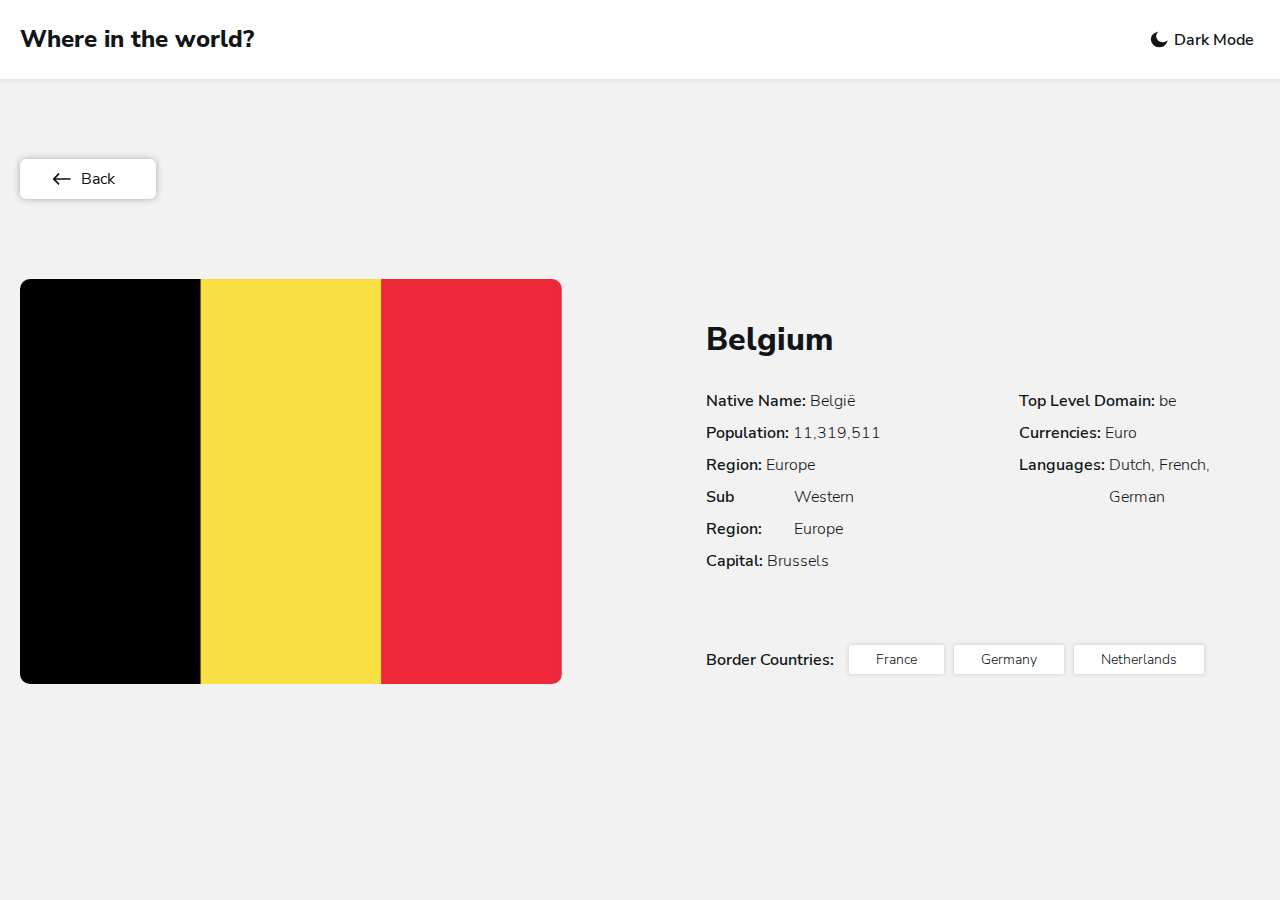
==== detail.html @ a0d831a6 "add site" ====
<!DOCTYPE html>
<html lang="en">
<head>
    <meta charset="UTF-8">
    <meta http-equiv="X-UA-Compatible" content="IE=edge">
    <meta name="viewport" content="width=device-width, initial-scale=1.0">
    <title>Countries | Detail </title>
    <link rel="stylesheet" href="css/normalize.css">
    <link rel="stylesheet" href="css/styles.css">
</head>
<body class="page-detail">
    <header class="site-header">
        <div class="container site-header__wrapper">
            <h1 class="site-header__heading">Where in the world?</h1>
            <div class="svg-btn-wrapper">
                <svg width="18" height="17" fill="none" xmlns="http://www.w3.org/2000/svg"><path fill-rule="evenodd" clip-rule="evenodd" d="M12.553 11.815c-3.884 0-7.034-2.887-7.034-6.447 0-1.343.448-2.586 1.212-3.618C3.691 2.695 1.5 5.331 1.5 8.438c0 3.9 3.45 7.062 7.704 7.062 3.389 0 6.266-2.007 7.296-4.796a7.458 7.458 0 0 1-3.947 1.111Z" fill="currentColor" stroke="#111517" stroke-width="1.25"/></svg>
                <div class="btn-wrapper">
                    <button class="btn-mode" type="button">
                        Dark Mode
                    </button>
                </div>
            </div>
        </div>
    </header>
    <main class="container main-content main-content-page-detail">
        <a class="btn-back" href="/index.html">
            <svg width="19" height="12" xmlns="http://www.w3.org/2000/svg" fill="none"><path fill-rule="evenodd" clip-rule="evenodd" d="m6.464.107 1.179 1.179-3.89 3.889h14.85v1.65H3.753l3.89 3.889-1.179 1.179L.572 6 6.464.107Z" fill="currentColor"/></svg>
            Back
        </a>
        <section class="countries-detail-wrapper">
            <img src="/img/flag-belgium.jpg" alt="flag-belgium" class="countries-detail__img" width="560" height="401" srcset="/img/flag-belgium.jpg 1x, /img/flag-belgium@2x.jpg 2x">
            <div class="countries-detail__info-wrapper">
                <h2 class="countries-detail__title">Belgium</h2>
                <div class="countries-detail__dl-wrapper">
                    <dl class="flag-card__dl countries-detail__dl">
                        <div class="flag-card__dl-item countries-detail__dl-item">
                            <dt class="flag-card__dt countries-detail__dt">Native Name:</dt>
                            <dd class="flag-card__dd countries-detail__dd">België</dd>
                        </div>
                        <div class="flag-card__dl-item countries-detail__dl-item">
                            <dt class="flag-card__dt countries-detail__dt">Population:</dt>
                            <dd class="flag-card__dd countries-detail__dd">11,319,511</dd>
                        </div>
                        <div class="flag-card__dl-item countries-detail__dl-item">
                            <dt class="flag-card__dt countries-detail__dt">Region:</dt>
                            <dd class="flag-card__dd countries-detail__dd">Europe</dd>
                        </div>
                        <div class="flag-card__dl-item countries-detail__dl-item">
                            <dt class="flag-card__dt countries-detail__dt">Sub Region:</dt>
                            <dd class="flag-card__dd countries-detail__dd">Western Europe</dd>
                        </div>
                        <div class="flag-card__dl-item countries-detail__dl-item">
                            <dt class="flag-card__dt countries-detail__dt">Capital:</dt>
                            <dd class="flag-card__dd countries-detail__dd">Brussels</dd>
                        </div>
                    </dl>
                    <dl class="flag-card__dl">
                        <div class="flag-card__dl-item countries-detail__dl-item">
                            <dt class="flag-card__dt countries-detail__dt">Top  Level Domain:</dt>
                            <dd class="flag-card__dd countries-detail__dd">be</dd>
                        </div>
                        <div class="flag-card__dl-item countries-detail__dl-item">
                            <dt class="flag-card__dt countries-detail__dt">Currencies:</dt>
                            <dd class="flag-card__dd countries-detail__dd">Euro</dd>
                        </div>
                        <div class="flag-card__dl-item countries-detail__dl-item">
                            <dt class="flag-card__dt countries-detail__dt">Languages:</dt>
                            <dd class="flag-card__dd countries-detail__dd">Dutch, French, German</dd>
                        </div>
                    </dl>
                </div>
                <div class="border-countries-wrapper">
                    <h4 class="border-countries__title">
                        Border Countries: 
                    </h4>
                    <ul class="border-countries__list">
                        <li class="border-countries__item">France</li>
                        <li class="border-countries__item">Germany</li>
                        <li class="border-countries__item">Netherlands</li>
                    </ul>
                </div>
            </div>
        </section>
    </main>


    <script src="js/main.js"></script>
</body>
</html>
---- css/styles.css ----
@font-face {
    font-family: "Nunito Sans";
    src: url("/fonts/NunitoSans-Regular.woff2") format("woff2"),
        url("/fonts/NunitoSans-Regular.woff") format("woff");
    font-weight: normal;
    font-style: normal;
    font-display: swap;
}

@font-face {
    font-family: "Nunito Sans";
    src: url("/fonts/NunitoSans-SemiBold.woff2") format("woff2"),
        url("/fonts/NunitoSans-SemiBold.woff") format("woff");
    font-weight: 600;
    font-style: normal;
    font-display: swap;
}

@font-face {
    font-family: "Nunito Sans";
    src: url("/fonts/NunitoSans-ExtraBold.woff2") format("woff2"),
        url("/fonts/NunitoSans-ExtraBold.woff") format("woff");
    font-weight: bold;
    font-style: normal;
    font-display: swap;
}

@font-face {
    font-family: "Nunito Sans";
    src: url("/fonts/NunitoSans-Light.woff2") format("woff2"),
        url("/fonts/NunitoSans-Light.woff") format("woff");
    font-weight: 300;
    font-style: normal;
    font-display: swap;
}
/* CUSTOM PROPS  */
:root {
    --font-family:"Nunito Sans", "Arial", sans-serif;
    --bg-brand:#fff;
    --bg-main:#f2f2f2;
    --text-color:#111517;
    --placeholder-color:#848484;

}

/* GLOBAL  */
html {
    box-sizing: border-box;
    height: 100%;
    scroll-behavior: smooth;
}

*,
*::before,
*::after {
    box-sizing: inherit;
}
* {
    transition:color .5s ease, background-color .5s ease;
}
/* DARK-MODE */
.dark-mode {
    --bg-brand:#2b3844;
    --bg-main:#202c36;
    --text-color:#fff;
    --placeholder-color:#fff;
}
body {
    display: flex;
    flex-direction: column;
    height: 100%;
    padding: 0;
    margin: 0;
    font-family: var(--font-family);
    color: var(--text-color);
    font-size: 16px;
    line-height: 32px;
    background-color: var(--bg-main);
}

img {
    max-width: 100%;
    height: auto;
}
button {
    cursor: pointer;
    color: var(--text-color);
    background-color:var(--bg-brand);
    border: 0;
}

/* CONTAINER  */
.container {
    width: 100%;
    max-width: 1320px;
    padding-left: 20px;
    padding-right: 20px;
    margin-left: auto;
    margin-right: auto;
}
/* MAIN-CONTENT */
.main-content {
    flex-grow: 1;
    margin-top: 48px;
    margin-bottom: 45px;
}

/* INDEX SITE-HEADER */
.site-header {
    padding-top: 23px;
    padding-bottom: 23px;
    background-color:var(--bg-brand);
    box-shadow: 0px 2px 4px rgba(0, 0, 0, 0.0562443);
}
.site-header__wrapper {
    display: flex;
    align-items: center;
}
.site-header__heading {
    margin: 0;
    margin-right: auto;
    font-size: 24px;
    font-weight: 800;
    line-height: 33px;
    color:var(--text-color);
}
.svg-btn-wrapper {
    display: flex;
    align-items: center;
}
svg path {
    color: var(--text-color);
}
.btn-mode {
    font-weight: 600;
    line-height: 22px;
}


/* SITE-MENU  */
.site-menu {
    display: flex;
    align-items: center;
    margin-bottom: 48px;
}
.search-form {
    width: 100%;
    max-width: 480px;
    display: flex;
    align-items: center;
    padding: 14px 30px;
    border-radius: 5px;
    margin-right: auto;
    background-color:var(--bg-brand);
    box-shadow: 0px 2px 9px rgba(0, 0, 0, 0.0532439);
}
.search-form * {
    color:var(--placeholder-color);
}
.search-form__btn-wrapper {
}
.search-form__btn {
    display: block;
    padding-top: 5px;
    padding-bottom: 5px;
    padding-right: 15px;
}
.search-form__btn svg {
    display: inherit;
}
.search-form__input {
    background-color:var(--bg-brand);
    flex-grow: 1;
    padding-left: 4px;
    border: 0;
}
.search-form__input:focus {
    outline: 0;
    background-color:var(--bg-brand);
}
.search-form__input::placeholder {
    font-size: 14px;
    font-weight: 400;
    line-height: 20px;
    color: var(--placeholder-color);
}
.filter-select {
    width: 100%;
    max-width: 200px;
    padding: 18px;
    border-radius: 5px;
    border: 0;
    font-size: 14px;
    line-height: 20px;
    background-color:var(--bg-brand);
    color:var(--text-color);
    box-shadow: 0px 2px 9px rgba(0, 0, 0, 0.0532439);
}
.filter-select:focus {
    outline: 0;
}
.filter-form__option {
    margin: 100px;
}

/* FLAG-CARDS  */

.flag-cards {
    display: flex;
    flex-wrap: wrap;
    margin-left: -75px;
}
.flag-card {
    width: 100%;
    max-width: calc(100% / 4 - 75px);
    border-radius:5px;
    margin-left: 75px;
    margin-bottom: 72px;
    background-color:var(--bg-brand);
    box-shadow: 0px 0px 7px 2px rgba(0, 0, 0, 0.0294384);
    overflow: hidden;
}
.flag-card__img {
    display: block;
    height: 160px;
}
.flag-card__info-wrapper {
    padding: 24px;
    padding-bottom: 46px;
}
.flag-card__title {
    display: flex;
    margin: 0;
    margin-bottom: 16px;
}
.flag-card__link {
    font-size: 18px;
    line-height: 26px;
    color:var(--text-color);
    text-decoration: none;
}
.flag-card__dl {
    margin: 0;
}
.flag-card__dl-item {
    display: flex;
    font-size: 14px;
    line-height: 16px;
}
.flag-card__dl-item:not(:last-child) {
    margin-bottom: 8px;
}
.flag-card__dt {
    font-weight: 600;
    color:var(--text-color);
}
.flag-card__dd {
    margin-left: 4px;
    font-weight: 300;
    color:var(--text-color);
}


/* PAGE-DETAIL */
.page-detail {
    background-color:var(--bg-main);
}
.main-content-page-detail {
    margin-top: 80px;
}
.btn-back {
    width: 136px;
    display: flex;
    align-items: center;
    padding:10px 39px;
    padding-left: 32px;
    border-radius: 6px;
    margin-bottom: 80px;
    box-shadow: 0px 0px 7px rgba(0, 0, 0, 0.293139);
    color:var(--text-color);
    background-color:var(--bg-brand);
    line-height: 20px;
    text-decoration: none;
}

.btn-back svg {
    display: block;
    margin-right: 10px;
}

.countries-detail-wrapper {
    display: flex;
}
.countries-detail__img {
    margin-right: 144px;
    border-radius:10px;
    overflow: hidden;
}
.countries-detail__info-wrapper {
    padding-top: 39px;
}
.countries-detail__title {
    margin-top: 0;
    margin-bottom: 23px;
    color: var(--text-color);
    font-size: 32px;
    line-height: 44px;
    font-weight: 800;
}
.countries-detail__dl-wrapper {
    display: flex;
    margin-bottom: 68px;
}
.countries-detail__dl {
    margin-right: 117px;
}
.countries-detail__dl-item {
    margin-bottom: 0!important;
    font-size: 16px;
    line-height: 32px;

}

.countries-detail__dt {
}

.countries-detail__dd {
}
.border-countries-wrapper {
    display: flex;
    align-items: center;
}
.border-countries__title {
    margin-top: 0;
    margin-bottom: 0;
    line-height: 24px;
    font-weight: 600;
    color: var(--text-color);
}
.border-countries__list {
    display: flex;
    align-items: center;
    list-style-type: none;
    padding-left: 0;
    margin-top: 0;
    margin-bottom: 0;
    margin-left: 15px;
}
.border-countries__item {
    padding: 5px 27px;
    box-shadow: 0px 0px 4px 1px rgba(0, 0, 0, 0.104931);
    border-radius: 2px;
    font-size: 14px;
    line-height: 19px;
    font-weight: 300;
    background-color:var(--bg-brand);
    color: var(--text-color);
}
.border-countries__item:not(:last-child) {
    margin-right: 10px;
}
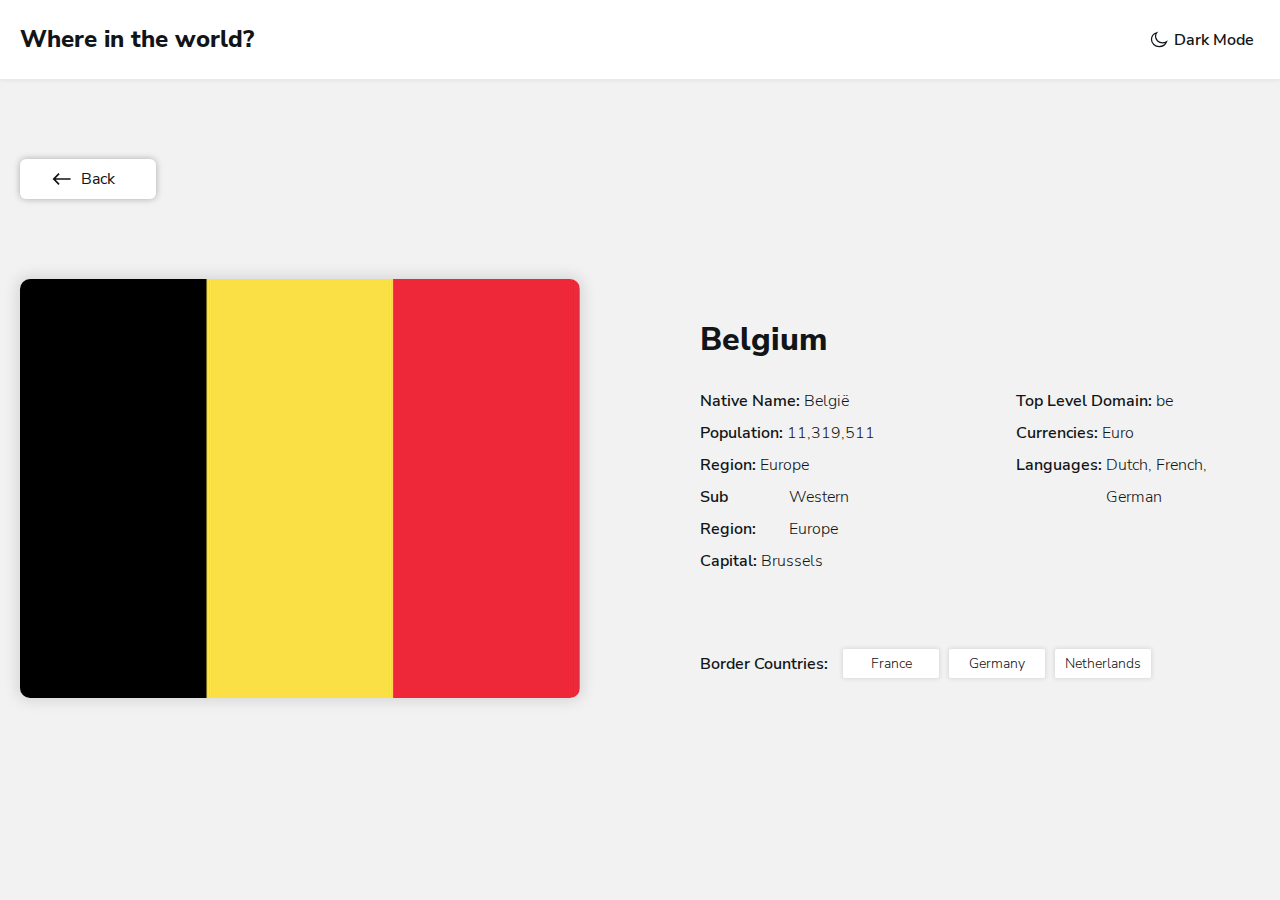
==== commit 5e5a22a5: "optimisation 09.12" ====
--- a/detail.html
+++ b/detail.html
@@ -13,7 +13,7 @@
         <div class="container site-header__wrapper">
             <h1 class="site-header__heading">Where in the world?</h1>
             <div class="svg-btn-wrapper">
-                <svg width="18" height="17" fill="none" xmlns="http://www.w3.org/2000/svg"><path fill-rule="evenodd" clip-rule="evenodd" d="M12.553 11.815c-3.884 0-7.034-2.887-7.034-6.447 0-1.343.448-2.586 1.212-3.618C3.691 2.695 1.5 5.331 1.5 8.438c0 3.9 3.45 7.062 7.704 7.062 3.389 0 6.266-2.007 7.296-4.796a7.458 7.458 0 0 1-3.947 1.111Z" fill="currentColor" stroke="#111517" stroke-width="1.25"/></svg>
+                <svg width="18" height="17" fill="none" xmlns="http://www.w3.org/2000/svg"><path fill-rule="evenodd" clip-rule="evenodd" d="M12.553 11.815c-3.884 0-7.034-2.887-7.034-6.447 0-1.343.448-2.586 1.212-3.618C3.691 2.695 1.5 5.331 1.5 8.438c0 3.9 3.45 7.062 7.704 7.062 3.389 0 6.266-2.007 7.296-4.796a7.458 7.458 0 0 1-3.947 1.111Z" fill="#fff" stroke="currentColor" stroke-width="1.25"/></svg>
                 <div class="btn-wrapper">
                     <button class="btn-mode" type="button">
                         Dark Mode
@@ -71,12 +71,12 @@
                 </div>
                 <div class="border-countries-wrapper">
                     <h4 class="border-countries__title">
-                        Border Countries: 
+                        Border Countries:
                     </h4>
                     <ul class="border-countries__list">
-                        <li class="border-countries__item">France</li>
-                        <li class="border-countries__item">Germany</li>
-                        <li class="border-countries__item">Netherlands</li>
+                        <li class="border-countries__item"><a class="border-countries__link" href="detail.html">France</a></li>
+                        <li class="border-countries__item"><a class="border-countries__link" href="detail.html">Germany</a></li>
+                        <li class="border-countries__item"><a class="border-countries__link" href="detail.html">Netherlands</a></li>
                     </ul>
                 </div>
             </div>
--- a/css/styles.css
+++ b/css/styles.css
@@ -40,6 +40,8 @@
     --bg-main:#f2f2f2;
     --text-color:#111517;
     --placeholder-color:#848484;
+    --hover-text:#3ca4d8;
+    --bg-btn:#b8aeae;
 
 }
 
@@ -64,6 +66,8 @@
     --bg-main:#202c36;
     --text-color:#fff;
     --placeholder-color:#fff;
+    --hover-text:rgb(207, 158, 158);
+    --bg-btn:#3f5668;
 }
 body {
     display: flex;
@@ -238,6 +242,13 @@
     line-height: 26px;
     color:var(--text-color);
     text-decoration: none;
+    transition: opacity .4s ease, color .4s ease;
+}
+.flag-card__link:hover {
+    color: var(--hover-text);
+}
+.flag-card__link:active {
+    opacity: 0.6;
 }
 .flag-card__dl {
     margin: 0;
@@ -282,6 +293,10 @@
     line-height: 20px;
     text-decoration: none;
 }
+.btn-back:hover {
+    background-color:var(--bg-btn);
+}
+
 
 .btn-back svg {
     display: block;
@@ -292,9 +307,12 @@
     display: flex;
 }
 .countries-detail__img {
-    margin-right: 144px;
+    flex-shrink: 0;
+    margin-right: 120px;
     border-radius:10px;
     overflow: hidden;
+    object-fit: cover;
+    box-shadow: 0px 0px 14px 4px rgba(0, 0, 0, 0.1);
 }
 .countries-detail__info-wrapper {
     padding-top: 39px;
@@ -321,11 +339,6 @@
 
 }
 
-.countries-detail__dt {
-}
-
-.countries-detail__dd {
-}
 .border-countries-wrapper {
     display: flex;
     align-items: center;
@@ -339,6 +352,7 @@
 }
 .border-countries__list {
     display: flex;
+    flex-wrap: wrap;
     align-items: center;
     list-style-type: none;
     padding-left: 0;
@@ -347,15 +361,30 @@
     margin-left: 15px;
 }
 .border-countries__item {
-    padding: 5px 27px;
-    box-shadow: 0px 0px 4px 1px rgba(0, 0, 0, 0.104931);
+    min-width: 96px;
+    padding: 5px 10px;
+    margin-top: 4px;
+    margin-bottom: 4px;
+    box-shadow: 0px 0px 4px 1px rgba(0, 0, 0, 0.1);
     border-radius: 2px;
+    text-align: center;
+    background-color:var(--bg-brand);
+}
+.border-countries__item:not(:last-child) {
+    margin-right: 10px;
+}
+.border-countries__link {
+    display: block;
     font-size: 14px;
     line-height: 19px;
     font-weight: 300;
-    background-color:var(--bg-brand);
-    color: var(--text-color);
-}
-.border-countries__item:not(:last-child) {
-    margin-right: 10px;
+    text-decoration: none;
+    color: var(--text-color);
+    transition: opacity .4s ease;
+}
+.border-countries__link:hover {
+    opacity: 0.8;
+}
+.border-countries__link:active {
+    opacity: 0.6;
 }